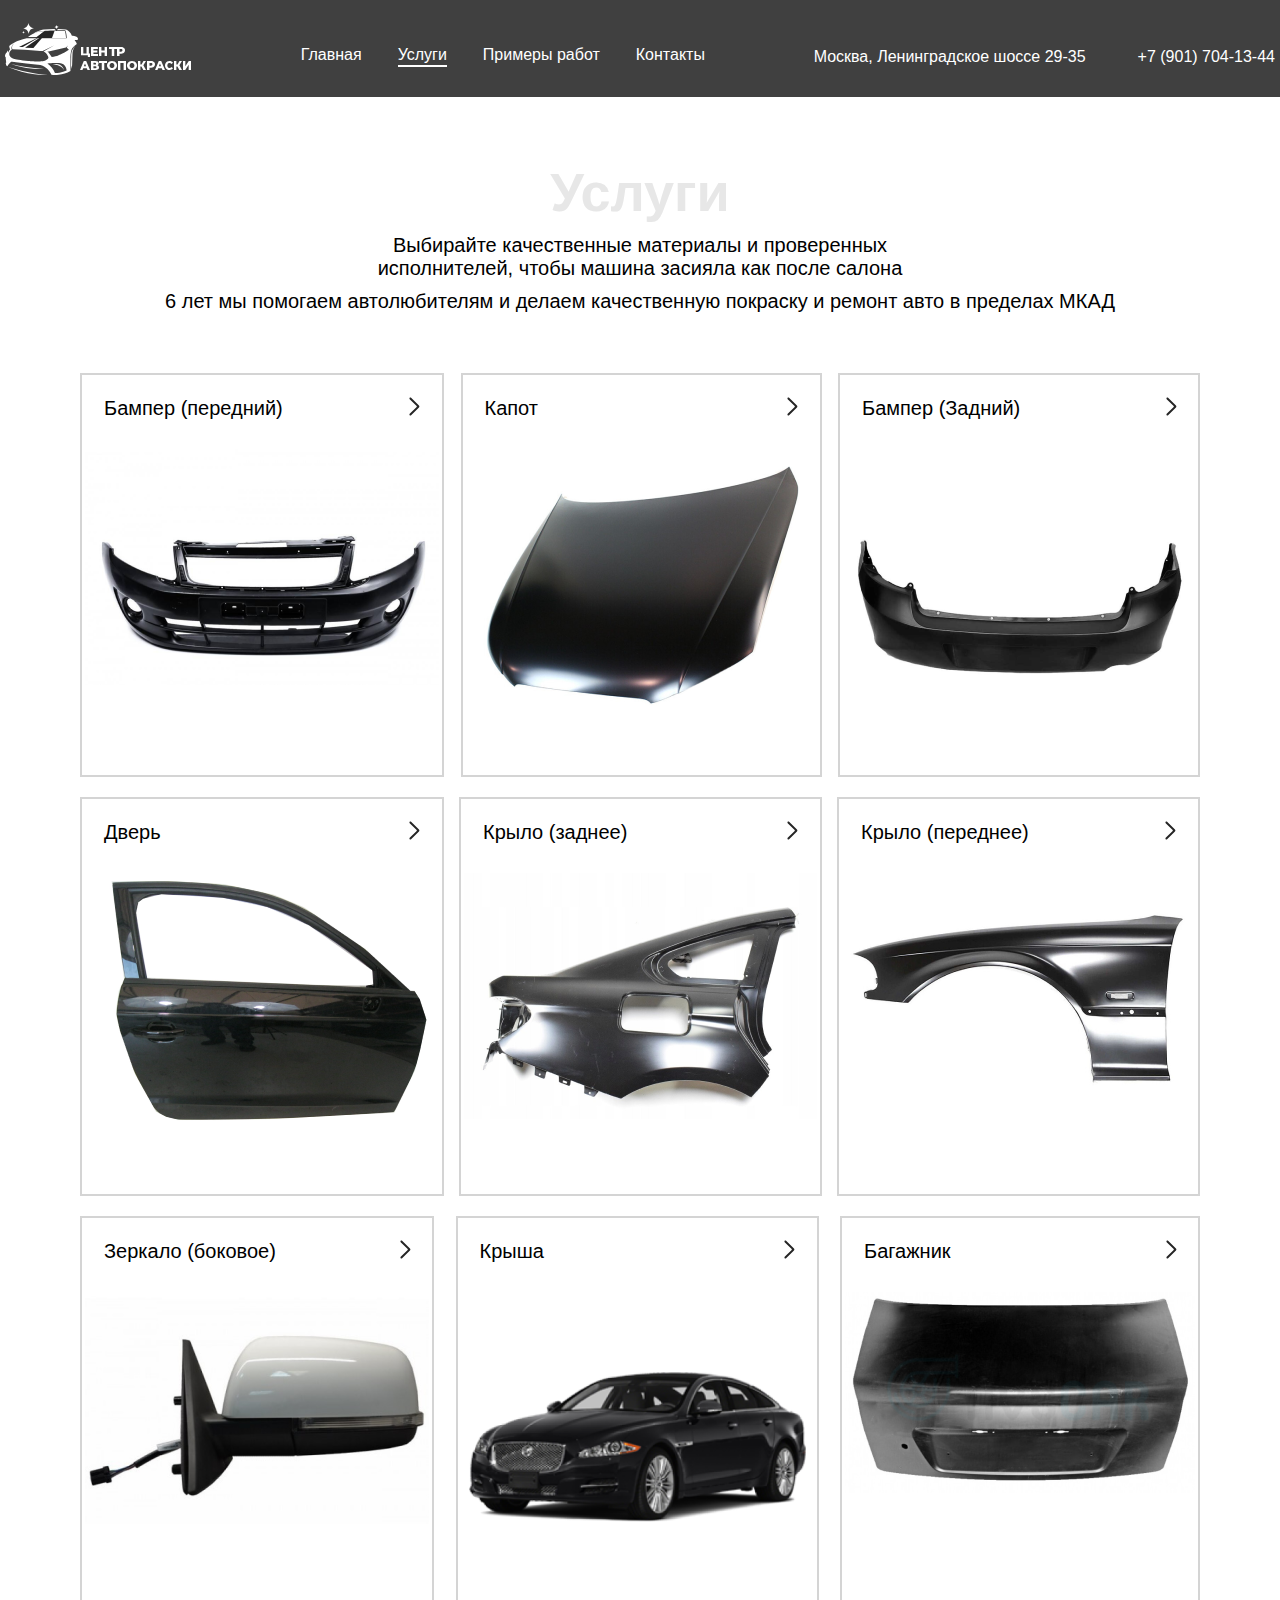
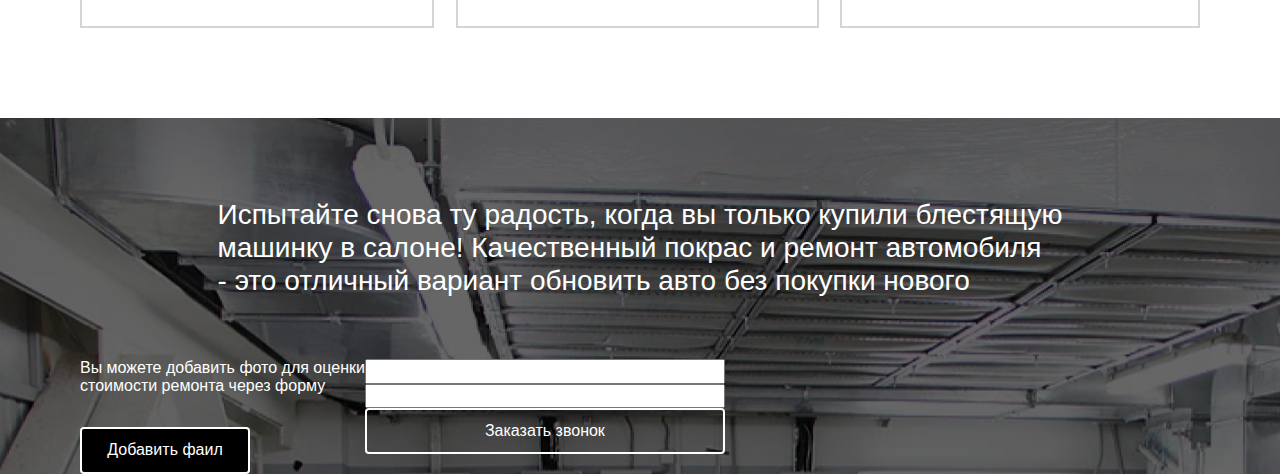
==== services.html @ 3e292b1c "Add files via upload" ====
<!DOCTYPE html>
<html lang="en">

<head>
    <meta charset="UTF-8" />
    <meta http-equiv="X-UA-Compatible" content="IE=edge" />
    <meta name="viewport" content="width=device-width, initial-scale=1.0" />
    <link rel="stylesheet" href="css/normalize.css" />
    <link rel="stylesheet" href="css/style.css" />
    <link rel="stylesheet" href="css/services.css" />
    <title>Services</title>
</head>

<body>
    <div class="wrapper">
        <div class="header">
            <div class="container header__container">
                <a href="index.html" class="logo">
                    <img src="img/content/logo.svg.svg" alt="logo" class="logo__img" />
                </a>
                <nav class="nav">
                    <ul class="nav__list">
                        <li class="nav__item">
                            <a href="index.html" class="nav__link">Главная</a>
                        </li>
                        <li class="nav__item active">
                            <a href="index.html" class="nav__link">Услуги</a>
                        </li>
                        <li class="nav__item">
                            <a href="index.html" class="nav__link">Примеры работ</a>
                        </li>
                        <li class="nav__item">
                            <a href="index.html" class="nav__link">Контакты</a>
                        </li>
                    </ul>
                </nav>
                <address class="header__contact">
                    <p class="location">Москва, Ленинградское шоссе 29-35</p>
                    <a href="tel:+79017041344" class="tel">+7 (901) 704-13-44</a>
                </address>
            </div>
        </div>
        <section class="services">
            <div class="container">
                <div class="services__info">
                    <div class="info__title">Услуги</div>
                    <div class="info__text">
                        Выбирайте качественные материалы и проверенных <br>
                        исполнителей, чтобы машина засияла как после салона
                    </div>
                    <div class="info__subtitle">
                        6 лет мы помогаем автолюбителям и делаем качественную покраску и
                        ремонт авто в пределах МКАД
                    </div>
                </div>
                <div class="services__picture">
                    <ul class="upper">
                        <li class="tabs__img">
                            <div class="services__text">Бампер (передний)</div>
                            <a href="#!"><img src="img/item/иконка подсказка.svg" alt="icon-hint"
                                    class="services__icon-hint"></a>
                            <img class="services__img" src="img/services/bumper_front.png" alt="bumper_front">
                        </li>
                        <li class="tabs__img">
                            <div class="services__text">Капот</div>
                            <a href="#!"><img src="img/item/иконка подсказка.svg" alt="icon-hint"
                                    class="services__icon-hint"></a>
                            <img class="services__img" src="img/services/hood.png" alt="hood">
                        </li>
                        <li class="tabs__img">
                            <div class="services__text">Бампер (Задний)</div>
                            <a href="#!"><img src="img/item/иконка подсказка.svg" alt="icon-hint"
                                    class="services__icon-hint"></a>
                            <img class="services__img" src="img/services/bumper_Rear.png" alt="bumper_Rear">
                        </li>
                    </ul>
                    <ul class="average">
                        <li class="tabs__img">
                            <div class="services__text">Дверь</div>
                            <a href="#!"><img src="img/item/иконка подсказка.svg" alt="icon-hint"
                                    class="services__icon-hint"></a>
                            <img class="services__img" src="img/services/door.png" alt="bumper_Rear">
                        </li>
                        <li class="tabs__img">
                            <div class="services__text">Крыло (заднее)</div>
                            <a href="#!"><img src="img/item/иконка подсказка.svg" alt="icon-hint"
                                    class="services__icon-hint"></a>
                            <img class="services__img" src="img/services/fender_rear.png" alt="bumper_Rear">
                        </li>
                        <li class="tabs__img">
                            <div class="services__text">Крыло (переднее)</div>
                            <a href="#!"><img src="img/item/иконка подсказка.svg" alt="icon-hint"
                                    class="services__icon-hint"></a>
                            <img class="services__img" src="img/services/fender_front.png" alt="bumper_Rear">
                        </li>
                    </ul>
                    <ul class="lower">
                        <li class="tabs__img">
                            <div class="services__text">Зеркало (боковое)</div>
                            <a href="#!"><img src="img/item/иконка подсказка.svg" alt="icon-hint"
                                    class="services__icon-hint"></a>
                            <img class="services__img" src="img/services/mirror_side.png" alt="bumper_Rear">
                        </li>
                        <li class="tabs__img">
                            <div class="services__text">Крыша</div>
                            <a href="#!"><img src="img/item/иконка подсказка.svg" alt="icon-hint"
                                    class="services__icon-hint"></a>
                            <img class="services__img" src="img/services/roof.png" alt="bumper_Rear">
                        </li>
                        <li class="tabs__img">
                            <div class="services__text">Багажник</div>
                            <a href="#!"><img src="img/item/иконка подсказка.svg" alt="icon-hint"
                                    class="services__icon-hint"></a>
                            <img class="services__img" src="img/services/trunk.png" alt="bumper_Rear">
                        </li>
                    </ul>
                </div>
            </div>
        </section>
        <section class="repair-order">
            <div class="repair-order-opacity">
                <div class="container repair-order-container">
                    <div class="repair-order__text">
                        Испытайте снова ту радость, когда вы только купили блестящую <br>
                        машинку в салоне! Качественный покрас и ремонт автомобиля <br>
                        - это отличный вариант обновить авто без покупки нового
                    </div>
                    <div class="repair-order__Data-input">
                        <div class="Data-input__adding-a-file">
                            <div class="adding-a-file__text">
                                Вы можете добавить фото для оценки <br>
                                стоимости ремонта через форму
                            </div>
                            <button class="btn adding-a-file__btn">Добавить фаил</button>
                        </div>
                        <div class="Data-input__call-order">
                            <input class="call-order__name" type="text">
                            <input type="tel" class="call-order__tel">
                            <button class="btn call-order__btn">Заказать звонок</button>
                        </div>
                    </div>
                </div>
            </div>

        </section>



    </div>
</body>

</html>
---- css/style.css ----
/* font-family: 'Roboto', sans-serif; */

* {
    box-sizing: border-box;
}

html,
body {
    height: 100%;
}

body {
    font-family: Arial, Helvetica, sans-serif;
    font-weight: 400;
    font-style: normal;
    font-size: 16px;
}

img {
    max-width: 100%;
}

ul {
    padding: 0;
    margin: 0;
}

ul>li {
    list-style: none;
}

a {
    text-decoration: none;
}

h1,
h2,
h3,
h4,
h5,
h6 {
    margin: 0;
}

p {
    margin: 0;
}


.wrapper {
    position: relative;
    min-height: 100%;
    overflow: hidden;
    font-family: Arial, Helvetica, sans-serif;
}

.container {
    max-width: 1130px;
    padding: 0px 5px;
    margin: 0 auto;
}

.header {
    position: absolute;
    border-bottom: 2px solid #FFF;
    padding-top: 16px;
    top: 0;
    left: 0;
    width: 100%;
}

.header__container {
    display: flex;
    justify-content: space-between;
    align-items: center;
    max-width: 1370px;
    column-gap: 10px;
    text-align: center;
    align-items: center;
}

.logo {
    display: block;
    max-width: 187px;
    min-height: 81px;
}

.logo__img {}



.nav__list {
    display: flex;
    column-gap: 36px;
}

.nav__item {
    border-bottom: 2px solid transparent;

}

.nav__item.active {
    border-bottom: 2px solid #FFFFFF;
}

.nav__link {
    font-size: 16px;
    line-height: 1.13px;
    color: #FFFFFF;
}

.header__contact {
    display: flex;
    column-gap: 52px;
    align-items: center;
}

.location,
.tel {
    color: #FFFFFF;
    font-style: normal;
    font-size: 16px;
    line-height: 1.13px;
}


.main {}

.hero {
    height: 100vh;
    background: url(../img/bg/bg.png.png) no-repeat center/cover;
    padding-top: 272px;
    color: #FFFFFF;
    display: flex;
    flex-direction: column;
    padding-bottom: 50px;
}

.hero__container {
    flex: 1;
    display: flex;
    flex-direction: column;
    width: 100%;
}

.hero__main {
    flex: 1;
    padding-left: 95px;
}

.title {
    font-family: 'Roboto';
    font-style: normal;
    font-weight: 400;
    font-size: 48px;
    line-height: 1.17;
}

.hero .title {
    margin-bottom: 17px;
}

.hero__subtitle {
    font-family: 'Roboto';
    font-style: normal;
    font-weight: 400;
    font-size: 28px;
    line-height: 1.18;
    margin-bottom: 50px;

}

.hero__btns {
    display: flex;
    column-gap: 20px;
    margin-bottom: 20px;
}

.btn {
    background: none;
    border-radius: 4px;
    text-align: center;
    min-width: 170px;
    padding: 12px 16px;
}

.btn.btn_theme_white {
    color: #FFFFFF;
    border: 2px solid #FFFFFF;
}

.hero__call-to-action span {
    color: #ED7173;

}

.advantages {
    display: flex;
    justify-content: space-between;
    padding: 0px 20px;
    column-gap: 24px;
}

.advantage {
    text-align: center;
    border-radius: 4px;
    padding: 16px 10px;


}

.hero__advantage {
    flex: 0 1 276px;
    border: 2px solid #FFFFFF;

}

.advantage__img {
    margin-bottom: 14px;
    height: 30px;
    width: 30px;
}

.advantage__desc {}

@media (max-width: 960px) {
    .header .location {
        display: none;
    }

    .container {
        max-width: 898px;
    }

    .title {
        font-size: 42px;
    }

    .hero {
        padding-top: 210px;
    }

    .hero__main {
        padding-left: 73px;
    }

    .hero__subtitle {
        font-size: 22px;
        margin-bottom: 70xp;
    }

    .logo {
        max-width: 181px;
    }
}


@media (max-width: 768px) {
    .header {
        z-index: 10;
    }

    .container {
        max-width: 722px;
    }

    .advantage {
        font-size: 14px;
    }


    .nav {
        display: none;
    }

    .header__contact {
        display: none;

    }

    .hero:before {
        content: "";
        display: block;
        position: absolute;
        background: linear-gradient(180deg, rgba(0, 0, 0, 0.6) 0%, rgba(0, 0, 0, 0) 19.11%);

    }

    .logo {
        max-width: 142px;
    }

    .hero {
        padding-top: 170px;
    }

    .advantage__img {
        margin-bottom: 11px;
        height: 24px;
        width: 24px;
    }

}

@media (max-width: 320px) {
    .container {
        max-width: 300px;
    }

    .logo {
        max-width: 81px;
    }

    .hero {
        padding-top: 120px;
    }

    .hero__main {
        padding-left: 0px;
    }

    .title {
        font-size: 25px;
    }

    .hero .title {
        margin-bottom: 5px;
    }

    .hero__subtitle {
        font-size: 14px;
        margin-bottom: 33px;
    }

    .hero__btns {
        row-gap: 14px;
        flex-wrap: wrap;
    }

    .btn {
        padding: 8px 12px;
        font-size: 12px;
    }



}
---- css/services.css ----
.header {
    background-color: #404040;
}

.header {
    position: static;
}

.services {
    padding-top: 62px;
    display: flex;
}

.services__info {
    display: flex;
    flex-direction: column;
    text-align: center;
}

.info__title {
    font-weight: 700;
    font-size: 54px;
    line-height: 63px;
    color: #E7E7E7;
    margin-bottom: 10px;
}

.info__text {
    font-family: Arial, Helvetica, sans-serif;
    margin-bottom: 10px;
    font-weight: 400;
    font-size: 20px;
    line-height: 23px;
}

.info__subtitle {
    font-family: Arial, Helvetica, sans-serif;
    font-weight: 400;
    font-size: 20px;
    line-height: 23px;
    margin-bottom: 60px;
}

.tabs__img {
    position: relative;
    border: solid rgba(212, 212, 212, 1) 2px;
}


.upper,
.average,
.lower {
    display: flex;
    width: 1120px;
    justify-content: space-between;

}

.upper,
.average {
    margin-bottom: 20px;
}

.lower {
    margin-bottom: 90px;
}

.services__text {
    font-family: Arial, Helvetica, sans-serif;
    font-weight: 400;
    font-size: 20px;
    line-height: 23px;
    margin: 22px 0 0 22px;
}

.services__icon-hint {
    position: absolute;
    right: 6%;
    top: 22px;
}

.services__img {
    margin: 29px 3px 50px 3px;
}

.repair-order {
    background: url(../img/services/XXL\ 1.png) no-repeat;
}

.repair-order-opacity {
    background-color: rgba(0, 0, 0, 0.6);
}

.repair-order-container {}

.repair-order__text {
    display: flex;
    padding-top: 80px;
    justify-content: center;
    font-weight: 400;
    font-size: 28px;
    line-height: 33px;
    color: #fff;
}

.repair-order__Data-input {
    margin-top: 62px;
    display: flex;
}

.Data-input__adding-a-file {}

.adding-a-file__text {
    font-family: Arial, Helvetica, sans-serif;
    font-weight: 400;
    font-size: 16px;
    line-height: 18px;
    color:rgba(255, 255, 255, 1);
    margin-bottom: 32px;
}

.adding-a-file__btn {
    color: white;
    background-color: black;
    border: solid white 2px;
}

.Data-input__call-order {
    display: flex;
    flex-direction: column;
}

.call-order__name {
   

}

.call-order__tel {}

.call-order__btn {
    color: white;
    border: solid white 2px;
    width: 360px;
}
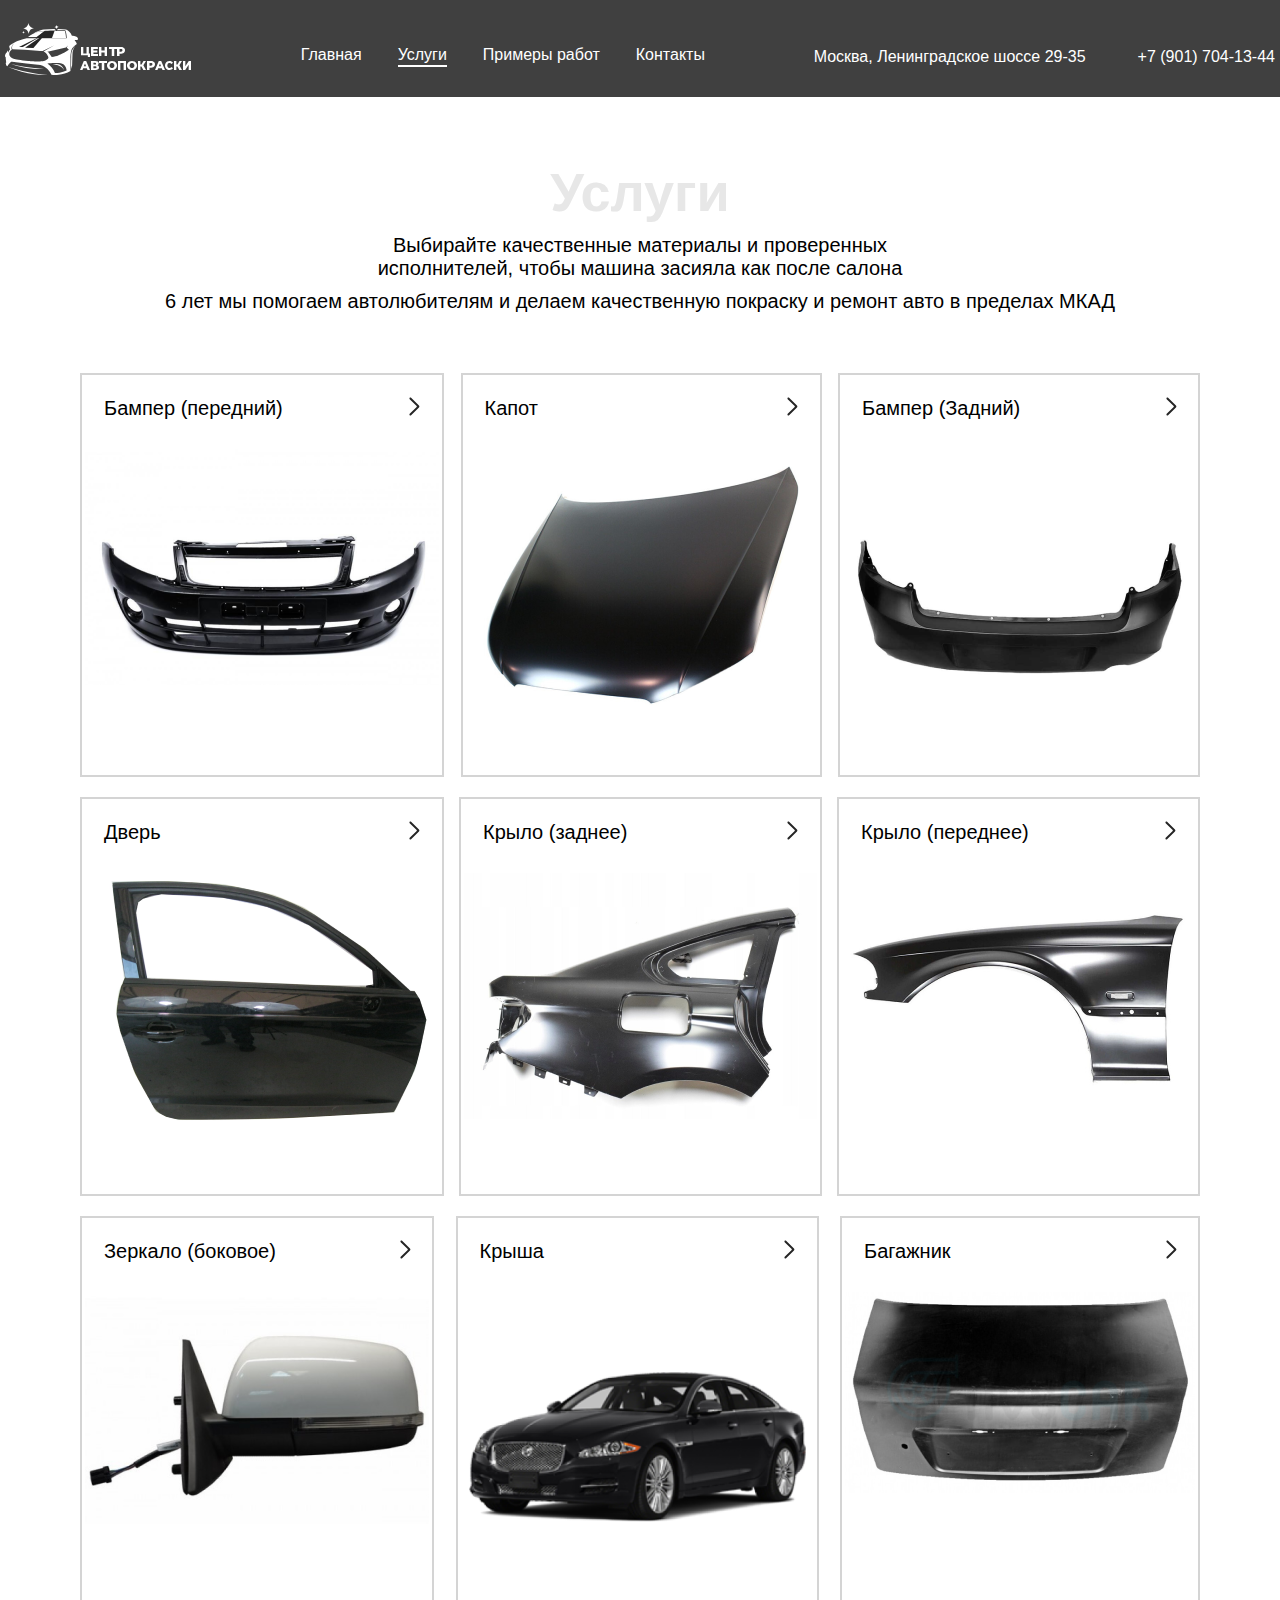
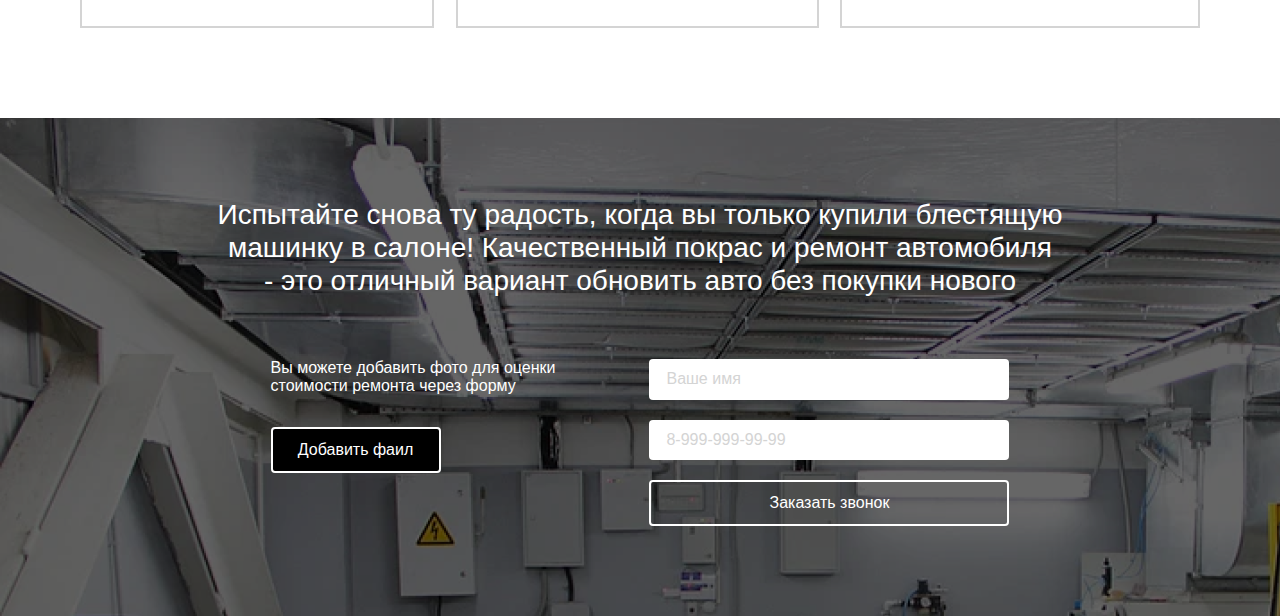
==== commit dad396c9: "Add files via upload" ====
--- a/services.html
+++ b/services.html
@@ -134,15 +134,18 @@
                             <button class="btn adding-a-file__btn">Добавить фаил</button>
                         </div>
                         <div class="Data-input__call-order">
-                            <input class="call-order__name" type="text">
-                            <input type="tel" class="call-order__tel">
+                            <input class="call-order__name" type="text" placeholder="Ваше имя">
+                            <input type="tel" class="call-order__tel" placeholder="8-999-999-99-99">
                             <button class="btn call-order__btn">Заказать звонок</button>
                         </div>
                     </div>
                 </div>
             </div>
+        </section>
+        <footer class="footer">
 
-        </section>
+        </footer>
+
 
 
 
--- a/css/style.css
+++ b/css/style.css
@@ -85,10 +85,6 @@
     min-height: 81px;
 }
 
-.logo__img {}
-
-
-
 .nav__list {
     display: flex;
     column-gap: 36px;
@@ -123,8 +119,40 @@
     line-height: 1.13px;
 }
 
-
-.main {}
+.burger {
+    position: relative;
+    width: 47px;
+    height: 39px;
+    display: none;
+    align-items: center;
+}
+
+.burger__el,
+.burger__el:before,
+.burger__el::after {
+    display: block;
+    width: 100%;
+    height: 5px;
+    background: #D9D9D9;
+    border-radius: 11px;
+}
+
+.burger__el:before,
+.burger__el::after {
+    content: "";
+    position: absolute;
+}
+
+.burger__el:before {
+    top: 0;
+    left: 0;
+}
+
+.burger__el::after {
+    bottom: 0;
+    right: 0;
+    width: 83%;
+}
 
 .hero {
     height: 100vh;
@@ -141,6 +169,7 @@
     display: flex;
     flex-direction: column;
     width: 100%;
+    z-index: 10;
 }
 
 .hero__main {
@@ -221,7 +250,380 @@
     width: 30px;
 }
 
-.advantage__desc {}
+.details {
+    padding: 65px 0 90px;
+}
+
+.detalis__container {
+    max-width: 922px;
+}
+
+.section__title {
+    font-family: 'Roboto', sans-serif;
+    font-weight: 700;
+    font-size: 54px;
+    line-height: 1.17;
+    text-align: center;
+    margin-bottom: 10px;
+}
+
+.section__title_color_grey {
+    color: #E7E7E7;
+}
+
+.section__title_color_white {
+    color: #FFFFFF;
+}
+
+.section__subtitle {
+    font-family: Arial, Helvetica, sans-serif;
+    font-style: normal;
+    font-weight: 400;
+    font-size: 20px;
+    line-height: 1.15;
+    text-align: center;
+    color: #252525;
+    margin-bottom: 60px;
+}
+
+.section__subtitle-color-white {
+    color: #FFFFFF;
+}
+
+
+.detalis .section__subtitle {
+    margin-bottom: 20px;
+}
+
+.detalis__list {
+    display: flex;
+    width: 100%;
+    justify-content: space-between;
+    flex-wrap: wrap;
+    row-gap: 2.55em;
+    align-items: center;
+    counter-reset: item-count;
+}
+
+.info__object {
+    width: 48%;
+    position: relative;
+    padding: 70px 0px 0px 30px;
+}
+
+.detalis__text {
+    font-style: normal;
+    font-weight: 400;
+    font-size: 20px;
+    line-height: 23px;
+}
+
+.info__object:before {
+    counter-increment: item-count;
+    content: "0" counter(item-count);
+    font-family: 'Roboto', sans-serif;
+    z-index: -10;
+    position: absolute;
+    top: 0;
+    left: 0;
+    font-style: normal;
+    font-weight: 700;
+    font-size: 100px;
+    line-height: 1;
+    color: #E7E7E7;
+}
+
+.benefits {
+    background: url(../img/bg/bg.png2.png) no-repeat center/cover;
+}
+
+.benefits__title {
+    font-family: 'Roboto', sans-serif;
+    padding-top: 50px;
+    color: white;
+    text-align: center;
+    font-weight: 700;
+    font-size: 54px;
+    line-height: 63px;
+}
+
+.benefits__subtitle {
+    font-weight: 400;
+    font-size: 20px;
+    line-height: 23px;
+    text-align: center;
+    color: white;
+    margin: 10px 0 60px 0;
+}
+
+
+.advantage__benefits {
+    width: 211px;
+    height: 211px;
+    background-color: #FFFFFF;
+    border-radius: 4px;
+}
+
+.benefits__list {
+    display: flex;
+    column-gap: 10px;
+    padding-bottom: 90px;
+}
+
+.benefits__background {
+    background-color: rgba(0, 0, 0, 0.4);
+}
+
+.benefits__desc {
+    font-weight: 400;
+    font-size: 16px;
+    line-height: 18px;
+    text-align: center;
+    color: #252525;
+}
+
+.benefits__img {
+    margin: 41px 87.5px 29px 87.5px;
+    width: 35px;
+    height: 35px;
+
+}
+
+.service {
+    padding: 62px 0 90px;
+}
+
+
+.service__list {
+    display: flex;
+    flex-wrap: wrap;
+    justify-content: space-between;
+    row-gap: 20px;
+}
+
+
+.service__item {
+    width: 24%;
+    border: 2px solid #D4D4D4;
+}
+
+.service__content {
+    display: block;
+}
+
+.service__item-text {
+    text-align: center;
+    padding: 14px 0 14px;
+    font-weight: 400;
+    font-size: 16px;
+    line-height: 18px;
+    color: rgba(37, 37, 37, 1);
+
+}
+
+.service__btn {
+    margin-top: 60px;
+    width: 170px;
+
+}
+
+.service-content_btn {
+    display: flex;
+    justify-content: center;
+}
+
+
+.service__items {
+    display: flex;
+    flex-direction: column;
+}
+
+/* .service__item:hover{
+    background: #ED7173; 
+    border: 2px solid #ED7173;
+} */
+
+.review {
+    background: url(../img/bg/bg.png3.png) no-repeat center/cover;
+
+}
+
+.review__background {
+    background: rgba(0, 0, 0, 0.4);
+    height: 100%;
+}
+
+.review__content {
+    width: 83%;
+    position: relative;
+}
+
+.review__arrow {
+    width: 100%;
+    position: absolute;
+    top: 48%;
+    transform: translate(-0, -50%);
+}
+
+.review__screenshots {
+    position: relative;
+    display: flex;
+    column-gap: 20px;
+}
+
+.screenshot__img {
+    border-radius: 4px;
+}
+
+.arrow__left {
+    position: absolute;
+    left: -4%;
+}
+
+.arrow__right {
+    position: absolute;
+    right: -4%;
+    transform: scale(-1, 1);
+}
+
+.review__container {
+    display: flex;
+    flex-direction: column;
+    align-items: center;
+    padding: 62px 0 90px;
+}
+
+.examples {
+    padding: 62px 0 90px;
+}
+
+.examples__subtitle {
+    max-width: 62%;
+}
+
+.examples__list {
+    display: flex;
+    column-gap: 20px;
+}
+
+.examples__container {
+    display: flex;
+    flex-direction: column;
+    align-items: center;
+}
+
+.examples__item {
+    border-radius: 4px;
+    overflow: hidden;
+    width: 18, 4%;
+    height: 18, 4%;
+}
+
+.examples__btn {
+    margin-top: 60px;
+    border: 2px solid #D4D4D4;
+    font-size: 16px;
+    line-height: 18px;
+}
+
+.examples__btn:hover {
+    background-color: #ED7173;
+    color: #FFF;
+    border: #ED7173 solid 2px;
+}
+
+.repair-order {
+    background: url(../img/services/XXL\ 1.png) no-repeat center/cover;
+}
+
+.repair-order-opacity {
+    background-color: rgba(0, 0, 0, 0.6);
+}
+
+.repair-order-container {
+    display: flex;
+    flex-direction: column;
+    align-items: center;
+    padding-top: 80px;
+    padding: 80px 0 90px;
+}
+
+.repair-order__text {
+    display: flex;
+    text-align: center;
+    justify-content: center;
+    font-weight: 400;
+    font-size: 28px;
+    line-height: 33px;
+    color: #fff;
+}
+
+.repair-order__Data-input {
+    margin-top: 62px;
+    display: flex;
+
+}
+
+.Data-input__adding-a-file {
+    margin-right: 94px;
+}
+
+.adding-a-file__text {
+    font-family: Arial, Helvetica, sans-serif;
+    font-weight: 400;
+    font-size: 16px;
+    line-height: 18px;
+    color: #FFF;
+    margin-bottom: 32px;
+}
+
+.adding-a-file__btn {
+    color: white;
+    background-color: black;
+    border: solid white 2px;
+    line-height: 18px;
+}
+
+.Data-input__call-order {
+    display: flex;
+    flex-direction: column;
+}
+
+.call-order__name,
+.call-order__tel {
+    padding: 11px 0 11px 17px;
+    margin-bottom: 20px;
+    border-radius: 4px;
+    border: #FFF;
+
+}
+
+.call-order__name::placeholder,
+.call-order__tel::placeholder {
+    font-size: 16px;
+    color: #D4D4D4;
+}
+
+.call-order__btn {
+    color: white;
+    border: solid white 2px;
+    width: 360px;
+}
+
+.call-order__btn:hover {
+    background-color: #ED7173;
+    border: #ED7173 solid 2px;
+    ;
+}
+
+.map {
+    background: url(../img/bg/map.png) no-repeat top/cover;
+    height: 224px;
+}
+
+
+
+
 
 @media (max-width: 960px) {
     .header .location {
@@ -241,7 +643,7 @@
     }
 
     .hero__main {
-        padding-left: 73px;
+        padding-left: 8.5%;
     }
 
     .hero__subtitle {
@@ -252,6 +654,115 @@
     .logo {
         max-width: 181px;
     }
+
+    .benefits__title {
+        padding-top: 45px;
+        font-weight: 700;
+        font-size: 40px;
+        line-height: 47px;
+    }
+
+    .benefits__subtitle {
+        margin: 10px 0 45px 0;
+        font-weight: 400;
+        font-size: 16px;
+        line-height: 18px;
+    }
+
+    .advantage__benefits {
+        width: 167px;
+        height: 118px;
+    }
+
+    .benefits__img {
+        margin: 19px 71px 13px 71px;
+        width: 25px;
+        height: 25px;
+    }
+
+    .benefits__desc {
+        font-weight: 400;
+        font-size: 12px;
+        line-height: 14px;
+    }
+
+    .benefits__list {
+        padding-bottom: 60px;
+    }
+
+    .section__title {
+        font-size: 40px;
+        line-height: 47px;
+    }
+
+    .section__subtitle {
+        font-size: 16px;
+        line-height: 18px;
+        margin-bottom: 45px;
+    }
+
+    .service__btn {
+        margin-top: 40px;
+    }
+
+    .service__item-text {
+        font-weight: 400;
+        font-size: 12px;
+        line-height: 14px;
+    }
+
+    .service {
+        padding: 45px 0 60px;
+    }
+
+    .service__list {
+        row-gap: 16px;
+    }
+
+    .detalis__text {
+        font-weight: 400;
+        font-size: 16px;
+        line-height: 18px;
+    }
+
+    .details {
+        padding: 45px 0 60px;
+    }
+
+    .review__container {
+        padding: 32px 0 60px;
+    }
+
+    .review__screenshots {
+        margin-top: 5px;
+    }
+
+    .review__screenshots {
+        column-gap: 18px;
+    }
+
+    .arrow__left-img,
+    .arrow__right-img {
+        width: 10px;
+        height: 17px;
+    }
+
+    .examples {
+        padding: 40px 0 60px;
+    }
+
+    .examples__btn {
+        margin-top: 40px;
+    }
+
+    .examples__subtitle {
+        max-width: 74.7%;
+    }
+
+    .examples__list {
+        column-gap: 16px;
+    }
+
 }
 
 
@@ -275,15 +786,18 @@
 
     .header__contact {
         display: none;
-
-    }
+    }
+
+    .burger {
+        display: flex;
+    }
+
 
     .hero:before {
         content: "";
         display: block;
         position: absolute;
         background: linear-gradient(180deg, rgba(0, 0, 0, 0.6) 0%, rgba(0, 0, 0, 0) 19.11%);
-
     }
 
     .logo {
@@ -300,48 +814,310 @@
         width: 24px;
     }
 
+    .benefits__title {
+        padding-top: 40px;
+        font-weight: 700;
+        font-size: 30px;
+        line-height: 35px;
+    }
+
+    .benefits__subtitle {
+        font-weight: 400;
+        font-size: 14px;
+        line-height: 16px;
+        margin-bottom: 30px;
+    }
+
+    .advantage__benefits {
+        width: 134px;
+        height: 123px;
+    }
+
+    .benefits__img {
+        margin: 15px 57px 11px 57px;
+        width: 20px;
+        height: 20px;
+
+    }
+
+    .benefits__list {
+        padding-bottom: 50px;
+    }
+
+    .service {
+        padding: 40px 0 50px;
+    }
+
+    .section__title {
+        font-size: 30px;
+        line-height: 35px;
+    }
+
+    .section__subtitle {
+        font-size: 14px;
+        line-height: 16px;
+        margin-bottom: 30px;
+    }
+
+    .service__list {
+        row-gap: 13px;
+    }
+
+    .info__object {
+        padding: 47px 0 0 13px;
+    }
+
+    .info__object:before {
+        font-size: 70px;
+        line-height: 82p
+    }
+
+    .detalis__text {
+        font-size: 14px;
+        line-height: 16px;
+    }
+
+    .details {
+        padding: 40px 0 50px;
+    }
+
+    .arrow__left-img,
+    .arrow__right-img {
+        width: 8px;
+        height: 13px;
+    }
+
+    .review__container {
+        padding: 40px 0 51px;
+    }
+
+    .review__screenshots {
+        column-gap: 14px;
+    }
+
+    .examples__subtitle {
+        max-width: 81.6%;
+    }
+
+    .examples__list {
+        column-gap: 13px;
+    }
+
+}
+
+@media (max-width: 480px) {
+    .container {
+        max-width: 95%;
+    }
+
+    .header {
+        height: 62px;
+    }
+
+    .header__container {
+        position: relative;
+        max-width: 95%;
+    }
+
+    .burger {
+        width: 29px;
+        height: 19px;
+        position: absolute;
+        right: 0;
+        top: 7%;
+    }
+
+    .burger__el,
+    .burger__el:before,
+    .burger__el::after {
+        height: 3px;
+    }
+
+    .logo {
+        max-width: 81px;
+        height: 30px;
+    }
+
+    .hero {
+        padding-top: 120px;
+    }
+
+    .hero__main {
+        padding-left: 0px;
+    }
+
+    .title {
+        font-size: 25px;
+    }
+
+    .hero .title {
+        margin-bottom: 5px;
+    }
+
+    .hero__subtitle {
+        font-size: 14px;
+        margin-bottom: 40px;
+    }
+
+    .hero__btns {
+        row-gap: 14px;
+        flex-wrap: wrap;
+    }
+
+    .btn {
+        padding: 8px 12px;
+        font-size: 12px;
+    }
+
+    .btn_theme_white:first-child {
+        min-width: 130px;
+    }
+
+    .advantages {
+        flex-direction: column;
+        row-gap: 10px;
+        padding: 0;
+    }
+
+    .advantage__img {
+        width: 22px;
+        height: 22px;
+        flex-shrink: 0;
+        margin-bottom: 0;
+    }
+
+    .advantage__img path {
+        fill: #000000;
+    }
+
+    .hero__advantage {
+        flex: 0 1 56px;
+        column-gap: 28px;
+        display: flex;
+        align-items: center;
+        color: black;
+        background-color: white;
+        padding: 17px;
+    }
+
+    .benefits__title {
+        font-weight: 700;
+        font-size: 15px;
+        line-height: 18px;
+    }
+
+    .benefits__subtitle {
+        font-weight: 400;
+        font-size: 12px;
+        line-height: 14px;
+    }
+
+    .benefits__list {
+        flex-direction: column;
+    }
+
+    .advantage__benefits {
+        width: 100%;
+        padding: 0;
+        column-gap: 0;
+    }
+
+    .benefits__list {
+        row-gap: 10px;
+        padding-bottom: 40px;
+    }
+
+    .benefits__img {
+        margin: 17px 19px 17px 17px;
+    }
+
+    .service__item {
+        width: 140px;
+    }
+
+    .section__title {
+        font-size: 15px;
+        line-height: 18px;
+    }
+
+    .section__subtitle {
+        font-size: 12px;
+        line-height: 14px;
+        margin-bottom: 30px;
+    }
+
+    .service {
+        padding: 40px 0 40px;
+    }
+
+    .service__btn {
+        min-width: 135px;
+        width: 135px;
+    }
+
+    .details {
+        padding: 40px 0 40px;
+    }
+
+    .detalis__text {
+        font-size: 10px;
+        line-height: 11px;
+    }
+
+    .info__object {
+        padding: 40px 0 0 10px;
+    }
+
+    .detalis__list {
+        row-gap: 1.1em;
+    }
+
+    .screenshot-media-320 {
+        position: absolute;
+        opacity: 0;
+    }
+
+    .review__container {
+        padding: 40px 0 40px;
+    }
+
+    .section__subtitle-width-78 {
+        max-width: 79.4%;
+    }
+
+    .arrow__left {
+        left: -6%;
+    }
+
+    .arrow__right {
+        right: -6%;
+    }
+
+    .examples__list {
+        flex-wrap: wrap;
+        justify-content: center;
+    }
+
+    .examples__item {
+        max-width: 43.8%;
+    }
+
+    .examples__btn {
+        min-width: 135px;
+        margin-top: 25px;
+    }
+
+    .examples__subtitle {
+        max-width: 100%;
+    }
+
+    .examples {
+        padding: 40px 0 40px;
+    }
 }
 
 @media (max-width: 320px) {
     .container {
         max-width: 300px;
     }
-
-    .logo {
-        max-width: 81px;
-    }
-
-    .hero {
-        padding-top: 120px;
-    }
-
-    .hero__main {
-        padding-left: 0px;
-    }
-
-    .title {
-        font-size: 25px;
-    }
-
-    .hero .title {
-        margin-bottom: 5px;
-    }
-
-    .hero__subtitle {
-        font-size: 14px;
-        margin-bottom: 33px;
-    }
-
-    .hero__btns {
-        row-gap: 14px;
-        flex-wrap: wrap;
-    }
-
-    .btn {
-        padding: 8px 12px;
-        font-size: 12px;
-    }
-
-
-
 }--- a/css/services.css
+++ b/css/services.css
@@ -91,11 +91,17 @@
     background-color: rgba(0, 0, 0, 0.6);
 }
 
-.repair-order-container {}
+.repair-order-container {
+    display: flex;
+    flex-direction: column;
+    align-items: center;
+    padding-top: 80px;
+    padding: 80px 0 90px;
+}
 
 .repair-order__text {
     display: flex;
-    padding-top: 80px;
+    text-align: center;
     justify-content: center;
     font-weight: 400;
     font-size: 28px;
@@ -106,16 +112,19 @@
 .repair-order__Data-input {
     margin-top: 62px;
     display: flex;
+
 }
 
-.Data-input__adding-a-file {}
+.Data-input__adding-a-file {
+    margin-right: 94px;
+}
 
 .adding-a-file__text {
     font-family: Arial, Helvetica, sans-serif;
     font-weight: 400;
     font-size: 16px;
     line-height: 18px;
-    color:rgba(255, 255, 255, 1);
+    color: #FFF;
     margin-bottom: 32px;
 }
 
@@ -123,6 +132,7 @@
     color: white;
     background-color: black;
     border: solid white 2px;
+    line-height: 18px;
 }
 
 .Data-input__call-order {
@@ -130,12 +140,20 @@
     flex-direction: column;
 }
 
-.call-order__name {
-   
+.call-order__name,
+.call-order__tel {
+    padding: 11px 0 11px 17px;
+    margin-bottom: 20px;
+    border-radius: 4px;
+    border: #FFF;
 
 }
 
-.call-order__tel {}
+.call-order__name::placeholder,
+.call-order__tel::placeholder {
+    font-size: 16px;
+    color: #D4D4D4;
+}
 
 .call-order__btn {
     color: white;
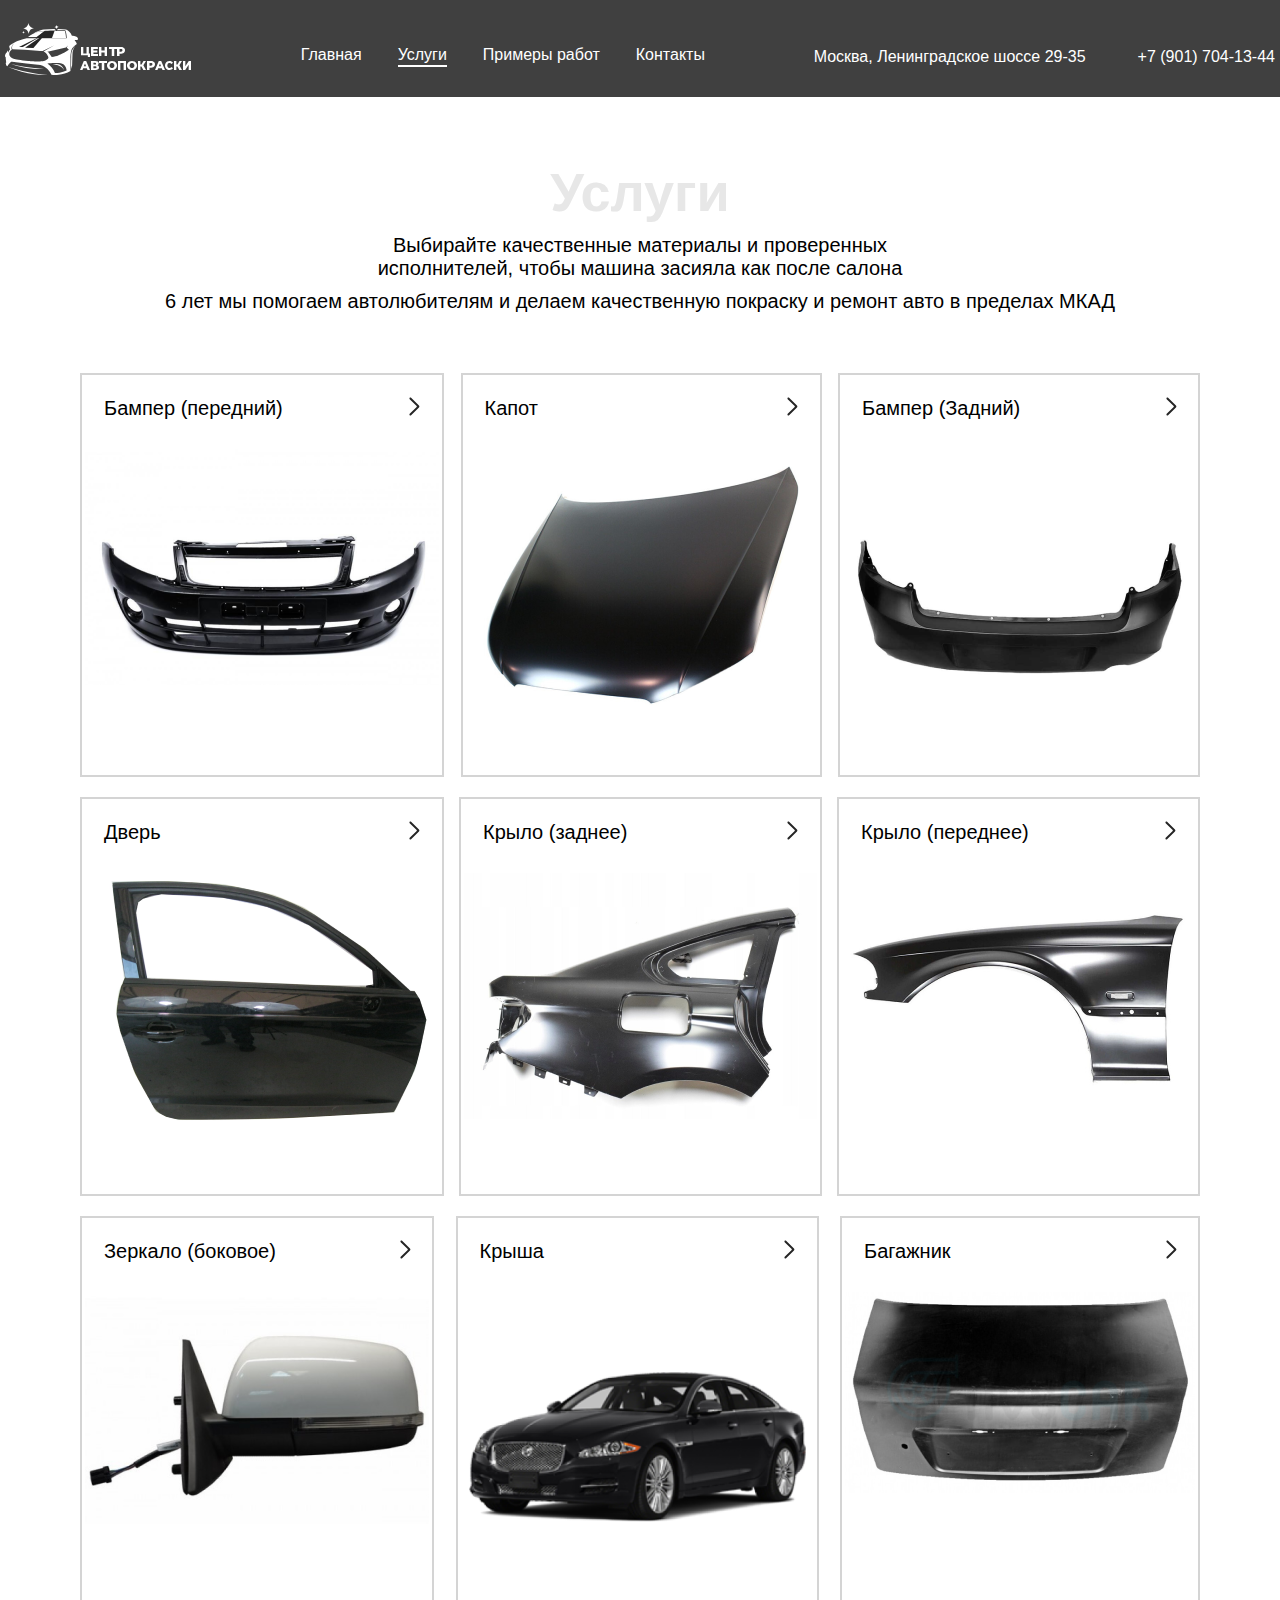
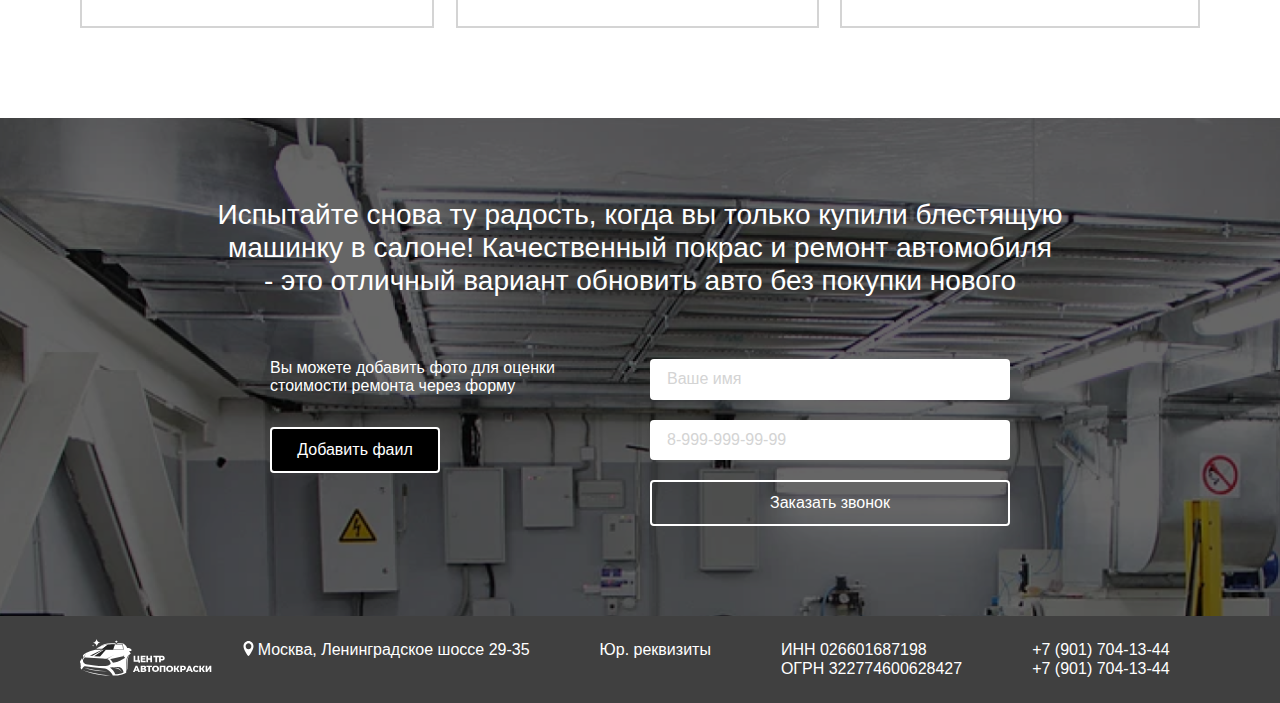
==== commit 74a00d8f: "Add files via upload" ====
--- a/services.html
+++ b/services.html
@@ -1,5 +1,5 @@
 <!DOCTYPE html>
-<html lang="en">
+<html lang="ru">
 
 <head>
     <meta charset="UTF-8" />
@@ -24,10 +24,10 @@
                             <a href="index.html" class="nav__link">Главная</a>
                         </li>
                         <li class="nav__item active">
-                            <a href="index.html" class="nav__link">Услуги</a>
+                            <a href="services.html" class="nav__link">Услуги</a>
                         </li>
                         <li class="nav__item">
-                            <a href="index.html" class="nav__link">Примеры работ</a>
+                            <a href="examples.html" class="nav__link">Примеры работ</a>
                         </li>
                         <li class="nav__item">
                             <a href="index.html" class="nav__link">Контакты</a>
@@ -143,7 +143,28 @@
             </div>
         </section>
         <footer class="footer">
-
+            <div class="container footer__container">
+                <a href="index.html" class="logo footer__logo">
+                    <img src="img/content/logo.svg.svg" alt="logo" class="logo__img logo__img-footer">
+                </a>
+                <ul class="footer__list">
+                    <li class="footer__item-location">
+                        <p class="footer__location">Москва, Ленинградское шоссе 29-35</p>
+                        <img src="img/item/location.svg" alt="" class="footer-location__icon">
+                    </li>
+                    <li class="footer__requisites">
+                        Юр. реквизиты
+                    </li>
+                    <li class="footer__index">
+                        ИНН 026601687198 <br>
+                        ОГРН 322774600628427 <br>
+                    </li>
+                    <li class="footer-list__tel">
+                        <a href="tel:+79017041344" class="footer__tel footer__tel-1">+7 (901) 704-13-44</a>
+                        <a href="tel:+79167802259" class="footer__tel footer__tel-2">+7 (901) 704-13-44</a>
+                    </li>
+                </ul>
+            </div>
         </footer>
 
 
--- a/css/style.css
+++ b/css/style.css
@@ -320,7 +320,7 @@
 
 .info__object:before {
     counter-increment: item-count;
-    content: "0" counter(item-count);
+    content: "0"counter(item-count);
     font-family: 'Roboto', sans-serif;
     z-index: -10;
     position: absolute;
@@ -549,6 +549,7 @@
 }
 
 .repair-order__text {
+    font-family: 'Roboto', sans-serif;
     display: flex;
     text-align: center;
     justify-content: center;
@@ -561,7 +562,6 @@
 .repair-order__Data-input {
     margin-top: 62px;
     display: flex;
-
 }
 
 .Data-input__adding-a-file {
@@ -575,6 +575,7 @@
     line-height: 18px;
     color: #FFF;
     margin-bottom: 32px;
+    width: 286px;
 }
 
 .adding-a-file__btn {
@@ -616,13 +617,81 @@
     ;
 }
 
+.map__img {
+    height: 100%;
+    object-fit: cover;
+}
+
 .map {
-    background: url(../img/bg/map.png) no-repeat top/cover;
     height: 224px;
 }
 
-
-
+footer {
+    background-color: rgb(64, 64, 64);
+
+}
+
+.footer__location,
+.footer__tel {
+    color: #FFFFFF;
+    font-style: normal;
+    font-size: 16px;
+}
+
+.footer__list {
+    display: flex;
+    padding: 25px 0 25px;
+    column-gap: 70px;
+}
+
+.footer__container {
+
+    display: flex;
+}
+
+
+.footer__item-location {
+    position: relative;
+}
+
+.footer__logo {
+    padding-top: 18px;
+    padding-bottom: 18px;
+    height: 50px;
+    margin-right: 46px;
+}
+
+.logo__img-footer {
+    height: 50px;
+}
+
+
+
+.footer-location__icon {
+    width: 15px;
+    height: 15px;
+    position: absolute;
+    top: 0;
+    left: -17px;
+
+}
+
+.footer__requisites {
+    color: #FFFFFF;
+    font-style: normal;
+    font-size: 16px;
+}
+
+.footer-list__tel {
+    display: flex;
+    flex-direction: column;
+}
+
+.footer__index {
+    color: #FFFFFF;
+    font-style: normal;
+    font-size: 16px;
+}
 
 
 @media (max-width: 960px) {
@@ -763,6 +832,39 @@
         column-gap: 16px;
     }
 
+    .repair-order__text {
+        font-family: 'Roboto', sans-serif;
+        font-weight: 400;
+        font-size: 22px;
+        line-height: 26px;
+    }
+
+    .repair-order-container {
+        padding: 45px 0 60px;
+    }
+
+    .footer__list {
+        column-gap: 0;
+        flex-wrap: wrap;
+    }
+
+    .footer__item-location {
+        margin-right: 28.5%;
+        margin-bottom: 15px;
+    }
+
+    .footer__requisites {
+        margin-bottom: 15px;
+    }
+
+    .footer__index {
+        margin-right: 35.3%;
+    }
+
+    .logo__img-footer {
+        width: 250px;
+    }
+
 }
 
 
@@ -901,6 +1003,33 @@
 
     .examples__list {
         column-gap: 13px;
+    }
+
+    .repair-order__text {
+        font-weight: 400;
+        font-size: 18px;
+        line-height: 21px;
+    }
+
+    .repair-order__Data-input {
+        flex-direction: column-reverse;
+        margin-top: 40px;
+    }
+
+    .adding-a-file__text {
+        margin-top: 20px;
+    }
+
+    .repair-order-container {
+        padding: 50px 0 60px;
+    }
+
+    .footer__item-location {
+        margin-right: 18.9%;
+    }
+
+    .footer__index {
+        margin-right: 27.3%;
     }
 
 }
@@ -1114,6 +1243,44 @@
     .examples {
         padding: 40px 0 40px;
     }
+
+    .repair-order__text {
+        font-weight: 400;
+        font-size: 12px;
+        line-height: 14px;
+        width: 211px;
+    }
+
+    .repair-order-container {
+        padding: 30px 0 40px;
+    }
+
+    .map {
+        height: 132px;
+    }
+
+    .footer__tel-2 {
+        display: none;
+    }
+
+    .footer__container {
+        display: flex;
+        flex-direction: column;
+
+    }
+
+    .footer__logo {
+        align-items: center;
+    }
+
+    .footer__location,
+    .footer__requisites,
+    .footer__index,
+    .footer__tel {
+        font-weight: 400;
+        font-size: 12px;
+        line-height: 14px;
+    }
 }
 
 @media (max-width: 320px) {
--- a/css/services.css
+++ b/css/services.css
@@ -84,7 +84,7 @@
 }
 
 .repair-order {
-    background: url(../img/services/XXL\ 1.png) no-repeat;
+    background: url(../img/services/XXL\ 1.png) no-repeat center/cover;
 }
 
 .repair-order-opacity {
@@ -159,4 +159,69 @@
     color: white;
     border: solid white 2px;
     width: 360px;
+}
+
+footer {
+    background-color: rgb(64, 64, 64);
+
+}
+
+.footer__location,
+.footer__tel {
+    color: #FFFFFF;
+    font-style: normal;
+    font-size: 16px;
+}
+
+.footer__list {
+    display: flex;
+    padding: 25px 0 25px;
+    column-gap: 70px;
+}
+
+.footer__container {
+
+    display: flex;
+}
+
+
+.footer__item-location {
+    position: relative;
+}
+
+.footer__logo {
+    padding-top: 18px;
+    padding-bottom: 18px;
+    height: 50px;
+    margin-right: 46px;
+}
+
+.logo__img-footer {
+    height: 50px;
+}
+
+.footer-location__icon {
+    width: 15px;
+    height: 15px;
+    position: absolute;
+    top: 0;
+    left: -17px;
+
+}
+
+.footer__requisites {
+    color: #FFFFFF;
+    font-style: normal;
+    font-size: 16px;
+}
+
+.footer-list__tel {
+    display: flex;
+    flex-direction: column;
+}
+
+.footer__index {
+    color: #FFFFFF;
+    font-style: normal;
+    font-size: 16px;
 }